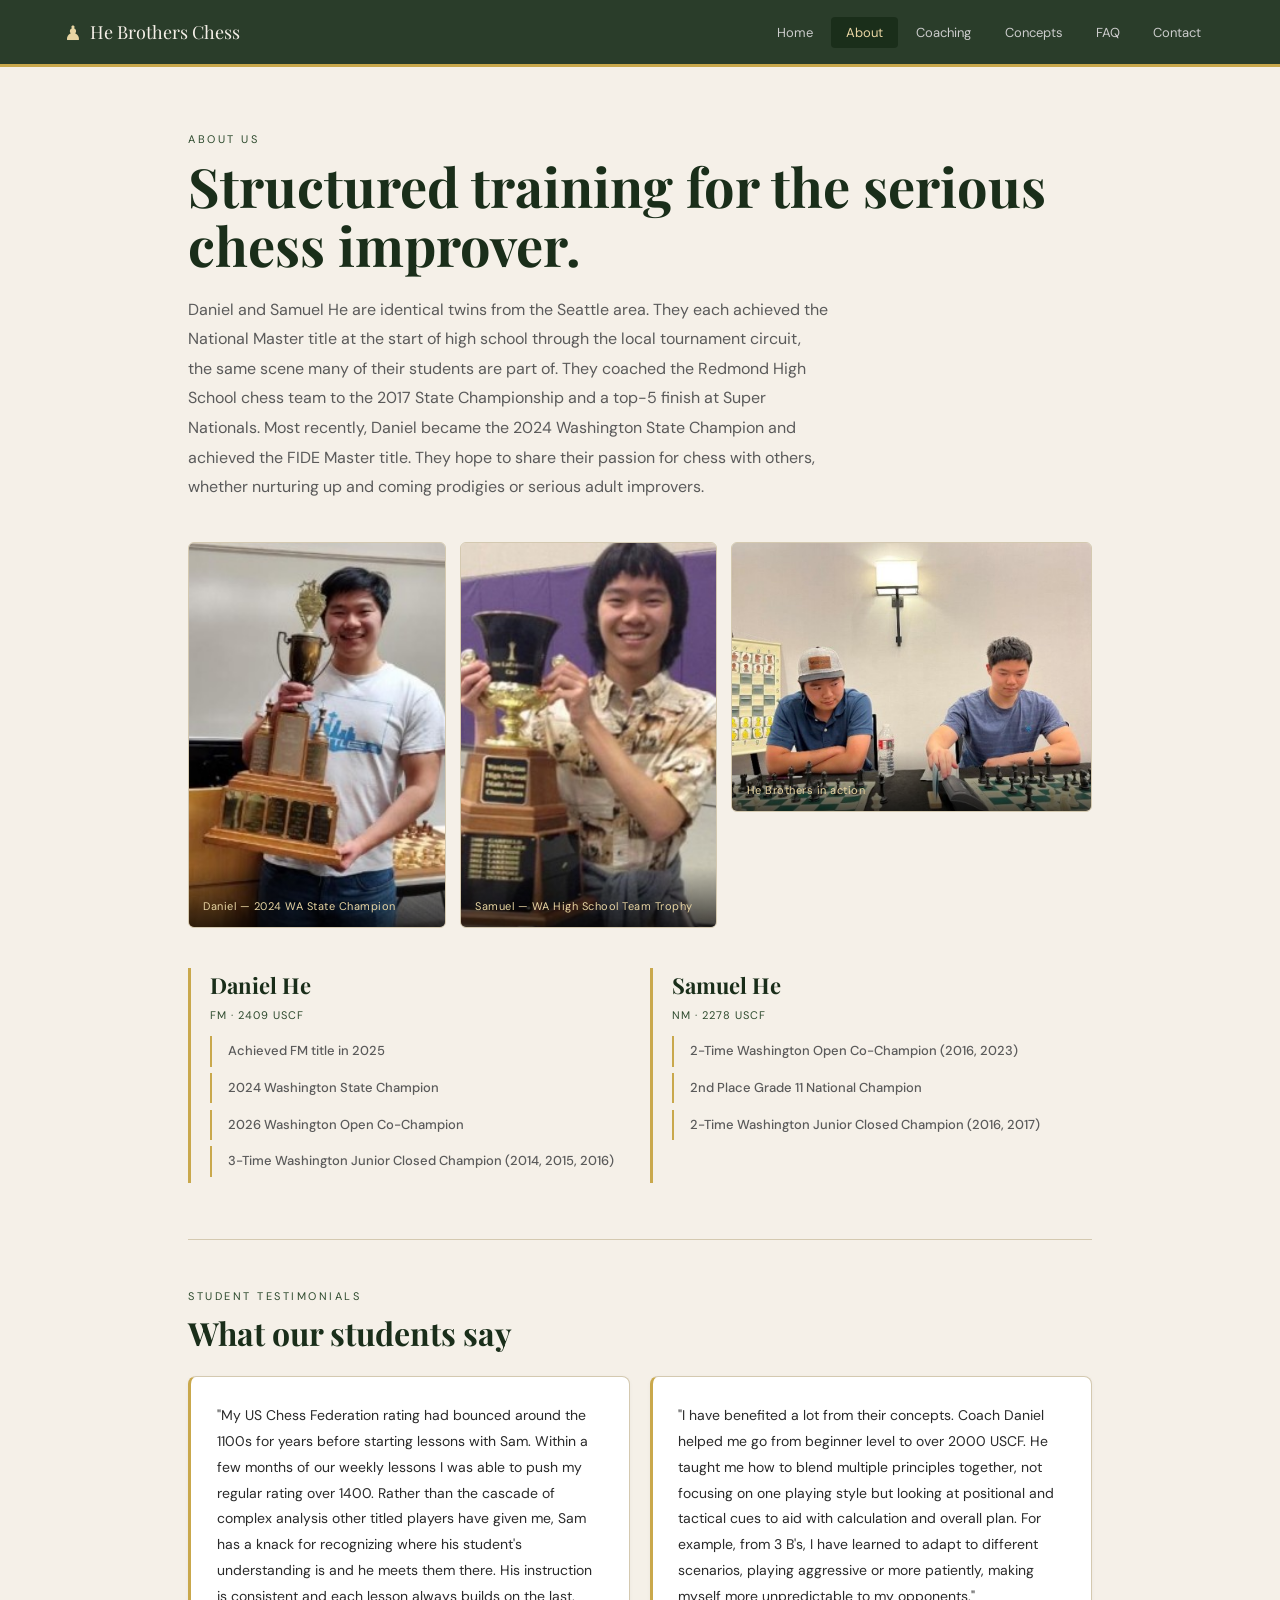
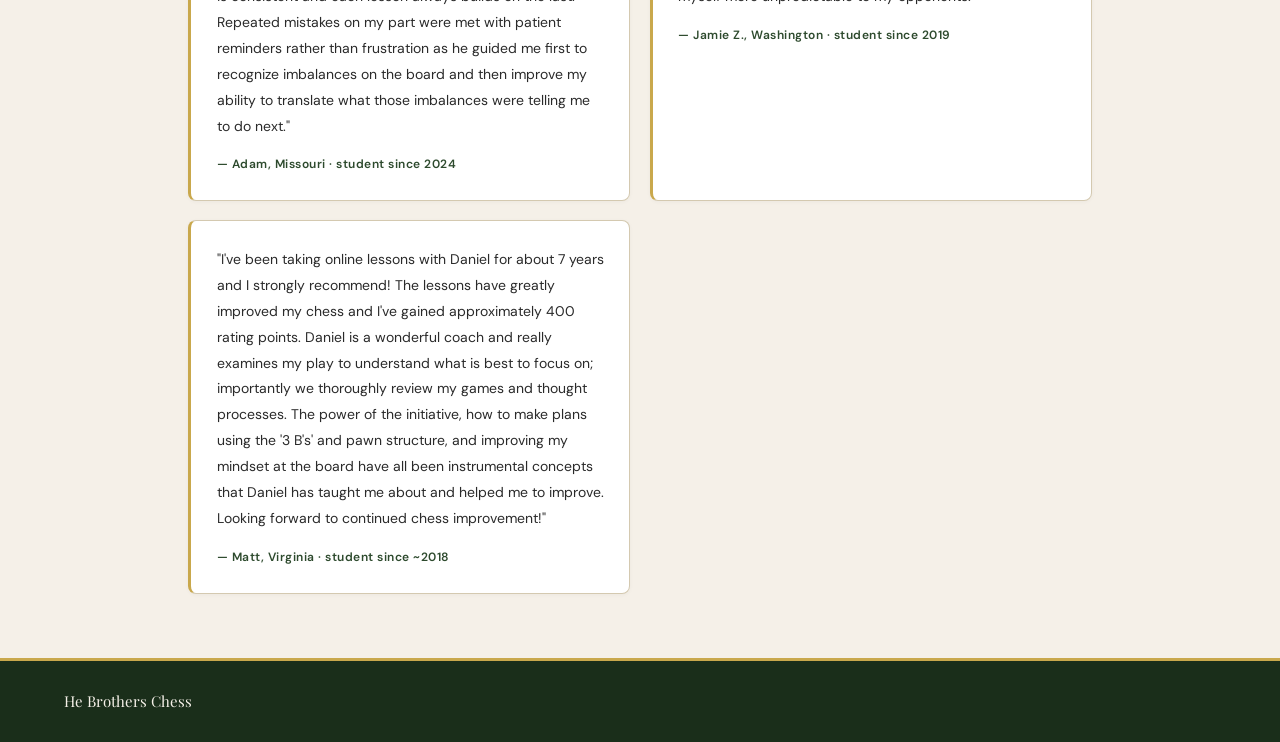
==== about.html @ 782b9aab "Update about.html" ====
<!DOCTYPE html>
<html lang="en">
<head>
<meta charset="UTF-8">
<meta name="viewport" content="width=device-width, initial-scale=1.0">
<title>About — He Brothers Chess</title>
<link rel="stylesheet" href="style.css">
<style>
  .photos-grid {
    display: grid;
    grid-template-columns: 1fr 1fr 1.4fr;
    gap: 14px;
    margin: 2.5rem 0;
  }
  .photo-wrap {
    position: relative;
    overflow: hidden;
    border-radius: 6px;
    background: var(--cream2);
    border: 1px solid var(--border);
  }
  .photo-wrap img {
    width: 100%;
    height: 100%;
    object-fit: cover;
    object-position: top center;
    display: block;
    transition: transform 0.3s;
  }
  .photo-wrap:hover img { transform: scale(1.02); }
  .photo-tall { aspect-ratio: 2/3; }
  .photo-wide { aspect-ratio: 4/3; }
  .photo-caption {
    position: absolute;
    bottom: 0; left: 0; right: 0;
    padding: 2rem 0.9rem 0.7rem;
    background: linear-gradient(transparent, rgba(0,0,0,0.7));
    font-size: 11px;
    color: var(--gold-light);
    letter-spacing: 0.5px;
  }
  .bios {
    display: grid;
    grid-template-columns: 1fr 1fr;
    gap: 1.2rem;
    margin-top: 0.5rem;
  }
  .bio { border-left: 3px solid var(--gold); padding-left: 1.2rem; }
  .bio h3 { font-size: 22px; font-weight: 700; }
  .bio-rating {
    font-size: 11px;
    letter-spacing: 1px;
    text-transform: uppercase;
    color: var(--green-mid);
    margin-bottom: 0.7rem;
    display: block;
  }
  .bio p { font-size: 14px; color: var(--muted); line-height: 1.8; }
  .cred-list {
    display: grid;
    grid-template-columns: 1fr 1fr;
    gap: 0.9rem;
    margin-top: 1.5rem;
    list-style: none;
  }
  .cred-list li {
    font-size: 14px;
    color: var(--muted);
    padding: 0.9rem 1rem;
    background: #fff;
    border: 1px solid var(--border);
    border-radius: 6px;
    display: flex;
    align-items: flex-start;
    gap: 0.6rem;
  }
  .cred-list li::before { content: "♟"; color: var(--gold); flex-shrink: 0; }
  @media (max-width: 768px) {
    .photos-grid { grid-template-columns: 1fr 1fr; }
    .photo-wide { grid-column: span 2; aspect-ratio: 16/9; }
    .bios { grid-template-columns: 1fr; }
    .cred-list { grid-template-columns: 1fr; }
  }
  .bio-achievements {
    list-style: none;
    margin-top: 0.7rem;
    padding: 0;
  }
  .bio-achievements li { font-weight: 500;
    font-size: 13px;
    color: var(--muted);
    padding: 0.3rem 0;
    padding-left: 1rem;
    border-left: 2px solid var(--gold);
    margin-bottom: 0.4rem;
  }
  .testimonials {
    margin-top: 3.5rem;
    padding-top: 3rem;
    border-top: 1px solid var(--border);
  }
  .testimonial-grid {
    display: grid;
    grid-template-columns: 1fr 1fr;
    gap: 1.2rem;
    margin-top: 1.5rem;
  }
  .testimonial-card {
    background: #fff;
    border: 1px solid var(--border);
    border-left: 3px solid var(--gold);
    border-radius: 8px;
    padding: 1.6rem;
    box-shadow: 0 1px 4px rgba(0,0,0,0.04);
  }
  .testimonial-text {
    font-family: var(--sans);
    font-size: 14px;
    color: var(--text);
    line-height: 1.85;
    margin-bottom: 1rem;
    font-style: normal;
  }
  .testimonial-author {
    font-size: 12px;
    color: var(--green-mid);
    letter-spacing: 0.5px;
    font-weight: 600;
  }
  @media (max-width: 768px) {
    .testimonial-grid { grid-template-columns: 1fr; }
  }
  .coaching-style {
    margin-top: 3.5rem;
    padding-top: 3rem;
    border-top: 1px solid var(--border);
    margin-bottom: 3.5rem;
  }
  .style-grid {
    display: grid;
    grid-template-columns: 1fr 1fr;
    gap: 1.5rem;
    margin-top: 1.5rem;
  }
  .style-card {
    background: #fff;
    border: 1px solid var(--border);
    border-top: 3px solid var(--gold);
    border-radius: 8px;
    padding: 1.6rem;
    box-shadow: 0 1px 4px rgba(0,0,0,0.04);
  }
  .style-name {
    font-family: var(--serif);
    font-size: 18px;
    font-weight: 700;
    color: var(--green-dark);
    margin-bottom: 3px;
  }
  .style-title {
    font-size: 11px;
    letter-spacing: 1px;
    text-transform: uppercase;
    color: var(--gold);
    margin-bottom: 1rem;
  }
  .style-card p {
    font-size: 14px;
    color: var(--muted);
    line-height: 1.85;
  }
  @media (max-width: 768px) {
    .style-grid { grid-template-columns: 1fr; }
  }
</style>
</head>
<body>
<nav>
  <a href="index.html" class="nav-logo">He Brothers Chess</a>
  <ul class="nav-links">
    <li><a href="index.html">Home</a></li>
    <li><a href="about.html" class="active">About</a></li>
    <li><a href="coaching.html">Coaching</a></li>
    <li><a href="assessment.html">Concepts</a></li>
    <li><a href="faq.html">FAQ</a></li>
    <li><a href="book.html">Contact</a></li>
  </ul>
</nav>

<div class="page">
  <span class="section-tag">About us</span>
  <h1>Structured training for the serious chess improver.</h1>
  <p class="lead">Daniel and Samuel He are identical twins from the Seattle area. They each achieved the National Master title at the start of high school through the local tournament circuit, the same scene many of their students are part of. They coached the Redmond High School chess team to the 2017 State Championship and a top-5 finish at Super Nationals. Most recently, Daniel became the 2024 Washington State Champion and achieved the FIDE Master title. They hope to share their passion for chess with others, whether nurturing up and coming prodigies or serious adult improvers.</p>

  <div class="photos-grid">
    <div class="photo-wrap photo-tall">
      <img src="Photo1.jpg" alt="Samuel He with trophy">
      <div class="photo-caption">Daniel — 2024 WA State Champion</div>
    </div>
    <div class="photo-wrap photo-tall">
      <img src="photo2.jpg" alt="Daniel He with trophy">
      <div class="photo-caption">Samuel — WA High School Team Trophy</div>
    </div>
    <div class="photo-wrap photo-wide">
      <img src="photo3.jpg" alt="He Brothers over the board">
      <div class="photo-caption">He Brothers in action</div>
    </div>
  </div>

  <div class="bios">
    <div class="bio">
      <h3>Daniel He</h3>
      <span class="bio-rating">FM · 2409 USCF</span>
      <ul class="bio-achievements">
        <li>Achieved FM title in 2025</li>
        <li>2024 Washington State Champion</li>
        <li>2026 Washington Open Co-Champion</li>
        <li>3-Time Washington Junior Closed Champion (2014, 2015, 2016)</li>
      </ul>
    </div>
    <div class="bio">
      <h3>Samuel He</h3>
      <span class="bio-rating">NM · 2278 USCF</span>
      <ul class="bio-achievements">
        <li>2-Time Washington Open Co-Champion (2016, 2023)</li>
        <li>2nd Place Grade 11 National Champion</li>
        <li>2-Time Washington Junior Closed Champion (2016, 2017)</li>
      </ul>
    </div>
  </div>


  <div class="testimonials">
    <span class="section-tag">Student testimonials</span>
    <h2>What our students say</h2>
<div class="testimonial-grid">
      <div class="testimonial-card">
        <div class="testimonial-text">"My US Chess Federation rating had bounced around the 1100s for years before starting lessons with Sam. Within a few months of our weekly lessons I was able to push my regular rating over 1400. Rather than the cascade of complex analysis other titled players have given me, Sam has a knack for recognizing where his student's understanding is and he meets them there. His instruction is consistent and each lesson always builds on the last. Repeated mistakes on my part were met with patient reminders rather than frustration as he guided me first to recognize imbalances on the board and then improve my ability to translate what those imbalances were telling me to do next."</div>
        <div class="testimonial-author">— Adam, Missouri · student since 2024</div>
      </div>
      <div class="testimonial-card">
        <div class="testimonial-text">"I have benefited a lot from their concepts. Coach Daniel helped me go from beginner level to over 2000 USCF. He taught me how to blend multiple principles together, not focusing on one playing style but looking at positional and tactical cues to aid with calculation and overall plan. For example, from 3 B's, I have learned to adapt to different scenarios, playing aggressive or more patiently, making myself more unpredictable to my opponents."</div>
        <div class="testimonial-author">— Jamie Z., Washington · student since 2019</div>
      </div>
      <div class="testimonial-card">
        <div class="testimonial-text">"I've been taking online lessons with Daniel for about 7 years and I strongly recommend! The lessons have greatly improved my chess and I've gained approximately 400 rating points. Daniel is a wonderful coach and really examines my play to understand what is best to focus on; importantly we thoroughly review my games and thought processes. The power of the initiative, how to make plans using the '3 B's' and pawn structure, and improving my mindset at the board have all been instrumental concepts that Daniel has taught me about and helped me to improve. Looking forward to continued chess improvement!"</div>
        <div class="testimonial-author">— Matt, Virginia · student since ~2018</div>
      </div>
    </div>
  </div>
</div>

<footer>
  <span class="footer-logo">He Brothers Chess</span>
  
</footer>
</body>
</html>
---- style.css ----
@import url('https://fonts.googleapis.com/css2?family=Playfair+Display:wght@400;700&family=DM+Sans:wght@300;400;500&display=swap');

*, *::before, *::after { box-sizing: border-box; margin: 0; padding: 0; }

:root {
  --green-dark: #1a2e1a;
  --green-mid:  #2d4a2d;
  --green-nav:  #2a3d2a;
  --cream:      #f5f0e8;
  --cream2:     #ede8dc;
  --gold:       #c9a84c;
  --gold-light: #e8d5a3;
  --text:       #2a2a2a;
  --muted:      #5a5a5a;
  --border:     #d4c9b0;
  --serif: 'Playfair Display', Georgia, serif;
  --sans:  'DM Sans', system-ui, sans-serif;
}

html, body {
  font-family: var(--sans);
  background: var(--cream);
  color: var(--text);
  font-size: 16px;
  line-height: 1.6;
}

nav {
  position: sticky;
  top: 0;
  z-index: 100;
  background: var(--green-nav);
  border-bottom: 3px solid var(--gold);
  display: flex;
  justify-content: space-between;
  align-items: center;
  padding: 1rem 4rem;
}
.nav-logo {
  font-family: var(--serif);
  font-size: 18px;
  color: var(--cream);
  text-decoration: none;
  display: flex;
  align-items: center;
  gap: 0.5rem;
}
.nav-logo::before { content: "♟"; font-size: 20px; color: var(--gold-light); }
.nav-links { display: flex; gap: 0.2rem; list-style: none; }
.nav-links a {
  font-size: 13px;
  color: #ccc;
  text-decoration: none;
  padding: 7px 15px;
  border-radius: 4px;
  transition: background 0.2s, color 0.2s;
}
.nav-links a:hover,
.nav-links a.active { background: var(--green-dark); color: var(--gold-light); }

.page {
  width: 100%;
  max-width: 1000px;
  margin: 0 auto;
  padding: 4rem 3rem;
}

.section-tag {
  font-size: 11px;
  letter-spacing: 2.5px;
  text-transform: uppercase;
  color: var(--green-mid);
  display: block;
  margin-bottom: 0.5rem;
}
h1 {
  font-family: var(--serif);
  font-size: clamp(34px, 5vw, 54px);
  font-weight: 700;
  color: var(--green-dark);
  line-height: 1.1;
  margin-bottom: 1.2rem;
}
h2 {
  font-family: var(--serif);
  font-size: clamp(22px, 3vw, 32px);
  font-weight: 700;
  color: var(--green-dark);
  margin-bottom: 1rem;
  line-height: 1.2;
}
h3 { font-family: var(--serif); font-size: 20px; color: var(--green-dark); margin-bottom: 4px; }
.lead { font-size: 16px; color: var(--muted); line-height: 1.85; max-width: 640px; }

.btn {
  display: inline-block;
  background: var(--green-mid);
  color: var(--cream);
  font-family: var(--sans);
  font-size: 13px;
  font-weight: 500;
  letter-spacing: 0.5px;
  padding: 13px 28px;
  text-decoration: none;
  border-radius: 5px;
  transition: background 0.2s;
  border: none;
  cursor: pointer;
}
.btn:hover { background: var(--green-dark); }

.card {
  background: #fff;
  border: 1px solid var(--border);
  border-radius: 8px;
  padding: 1.6rem;
  box-shadow: 0 1px 4px rgba(0,0,0,0.05);
}

hr { border: none; border-top: 1px solid var(--border); margin: 3rem 0; }

footer {
  background: var(--green-dark);
  border-top: 3px solid var(--gold);
  padding: 1.8rem 4rem;
  display: flex;
  justify-content: space-between;
  align-items: center;
}
footer p { font-size: 12px; color: #aaa; }
.footer-logo { font-family: var(--serif); font-size: 15px; color: var(--cream); }

@media (max-width: 768px) {
  nav {
    padding: 0.8rem 1rem;
    flex-wrap: wrap;
    gap: 0.5rem;
  }
  .nav-logo { font-size: 15px; }
  .nav-links {
    display: flex;
    flex-wrap: wrap;
    gap: 2px;
    width: 100%;
  }
  .nav-links a {
    font-size: 11px;
    padding: 5px 8px;
    background: rgba(255,255,255,0.08);
    border-radius: 4px;
    color: #ddd;
  }
  .nav-links a.active { background: var(--green-dark); color: var(--gold-light); }
  .page { padding: 2.5rem 1.2rem; }
  footer { padding: 1.5rem; flex-direction: column; gap: 0.4rem; text-align: center; }
}
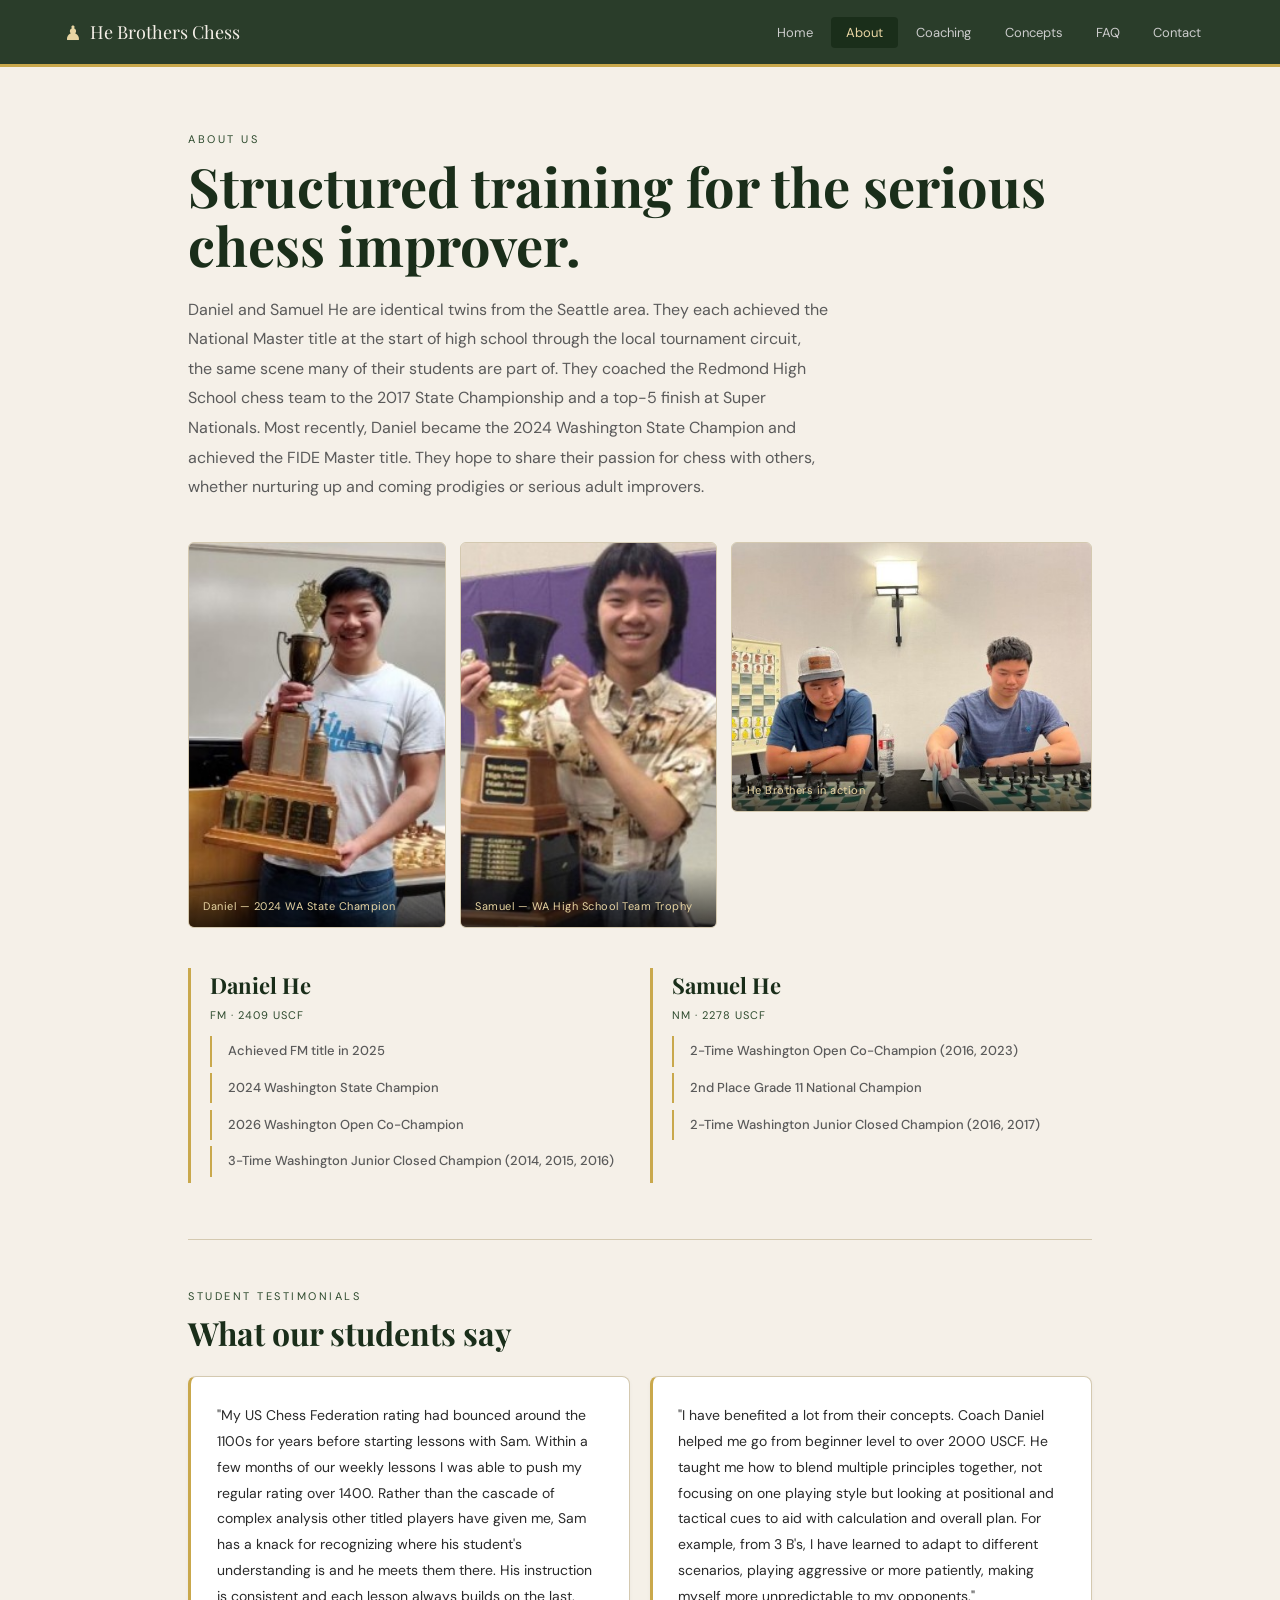
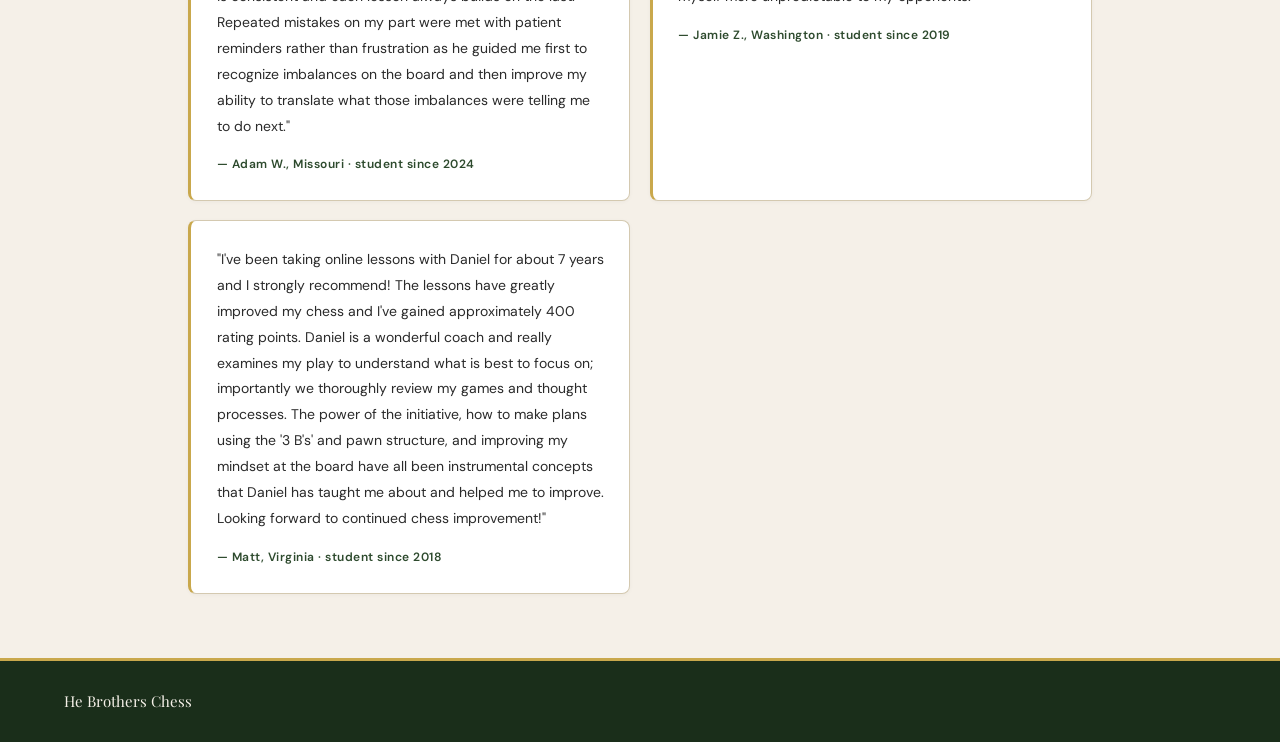
==== commit 61167d2a: "Update about.html" ====
--- a/about.html
+++ b/about.html
@@ -236,7 +236,7 @@
 <div class="testimonial-grid">
       <div class="testimonial-card">
         <div class="testimonial-text">"My US Chess Federation rating had bounced around the 1100s for years before starting lessons with Sam. Within a few months of our weekly lessons I was able to push my regular rating over 1400. Rather than the cascade of complex analysis other titled players have given me, Sam has a knack for recognizing where his student's understanding is and he meets them there. His instruction is consistent and each lesson always builds on the last. Repeated mistakes on my part were met with patient reminders rather than frustration as he guided me first to recognize imbalances on the board and then improve my ability to translate what those imbalances were telling me to do next."</div>
-        <div class="testimonial-author">— Adam, Missouri · student since 2024</div>
+        <div class="testimonial-author">— Adam W., Missouri · student since 2024</div>
       </div>
       <div class="testimonial-card">
         <div class="testimonial-text">"I have benefited a lot from their concepts. Coach Daniel helped me go from beginner level to over 2000 USCF. He taught me how to blend multiple principles together, not focusing on one playing style but looking at positional and tactical cues to aid with calculation and overall plan. For example, from 3 B's, I have learned to adapt to different scenarios, playing aggressive or more patiently, making myself more unpredictable to my opponents."</div>
@@ -244,7 +244,7 @@
       </div>
       <div class="testimonial-card">
         <div class="testimonial-text">"I've been taking online lessons with Daniel for about 7 years and I strongly recommend! The lessons have greatly improved my chess and I've gained approximately 400 rating points. Daniel is a wonderful coach and really examines my play to understand what is best to focus on; importantly we thoroughly review my games and thought processes. The power of the initiative, how to make plans using the '3 B's' and pawn structure, and improving my mindset at the board have all been instrumental concepts that Daniel has taught me about and helped me to improve. Looking forward to continued chess improvement!"</div>
-        <div class="testimonial-author">— Matt, Virginia · student since ~2018</div>
+        <div class="testimonial-author">— Matt, Virginia · student since 2018</div>
       </div>
     </div>
   </div>
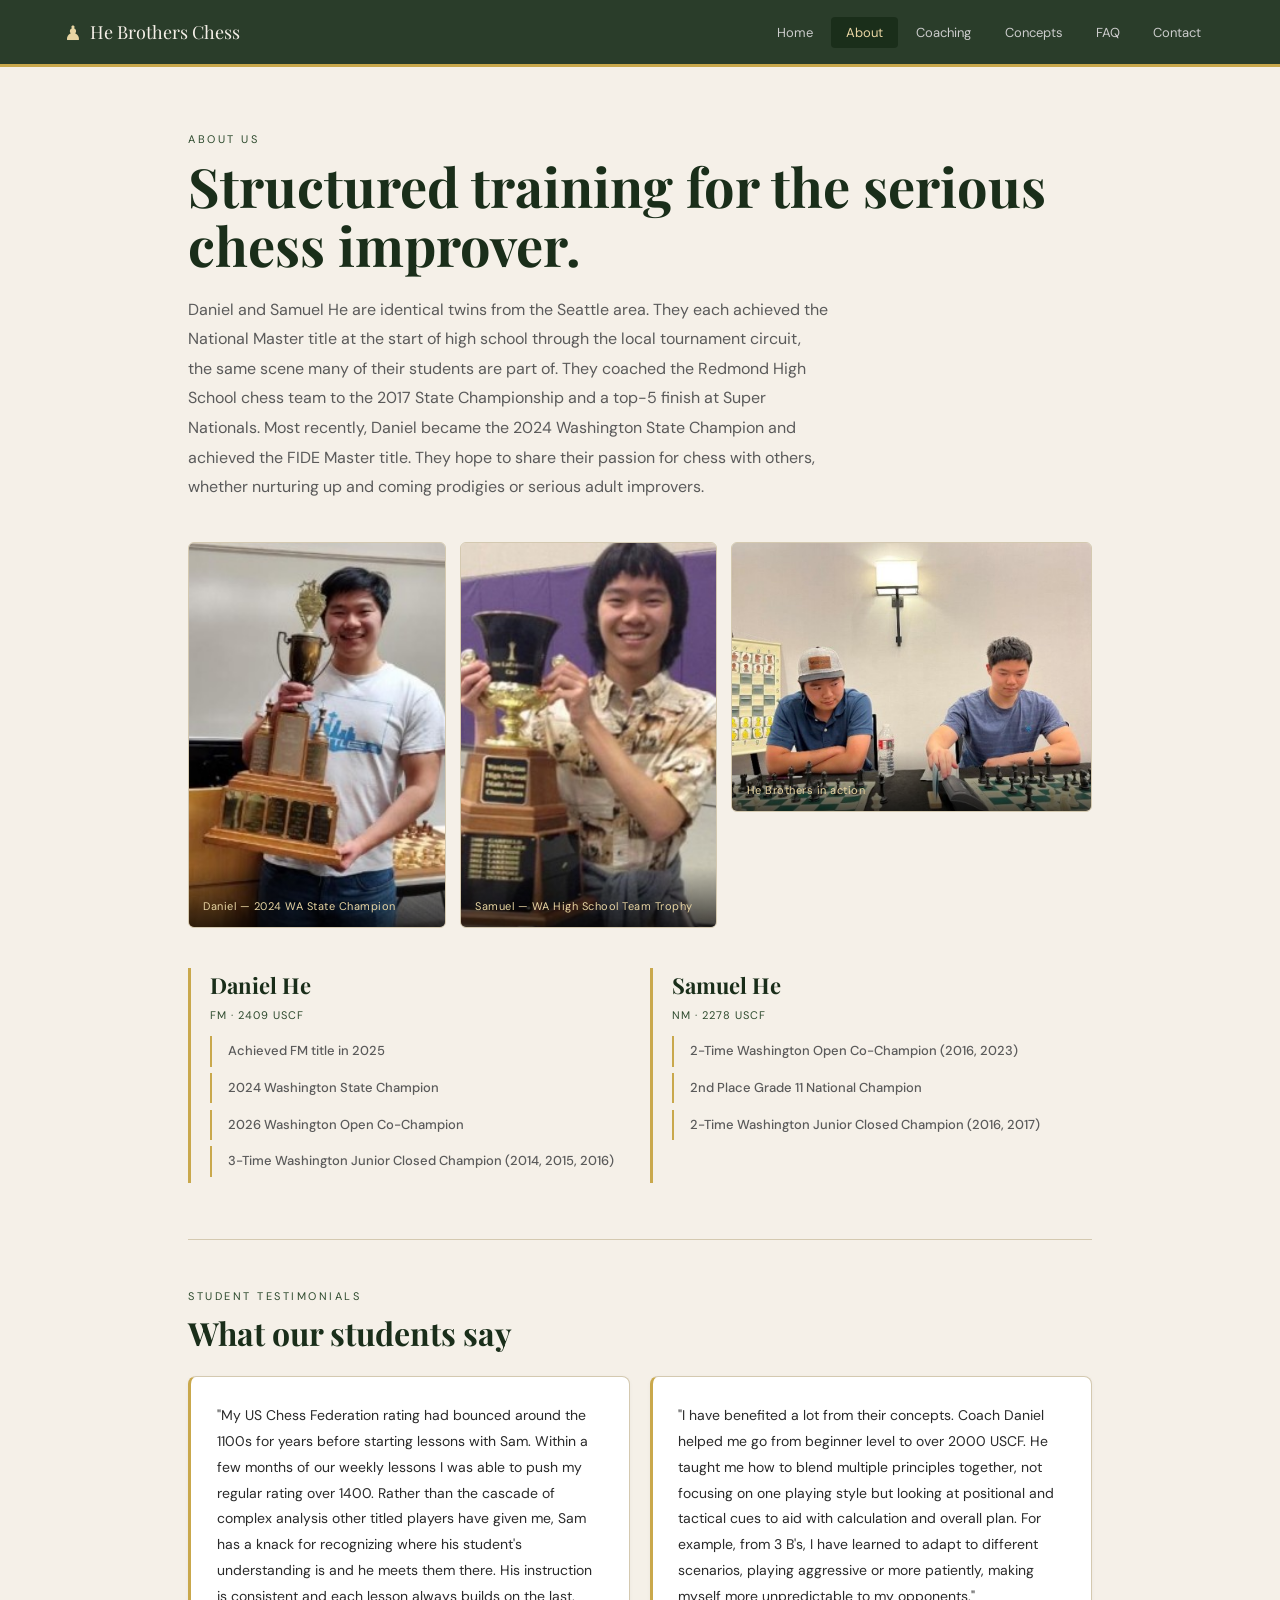
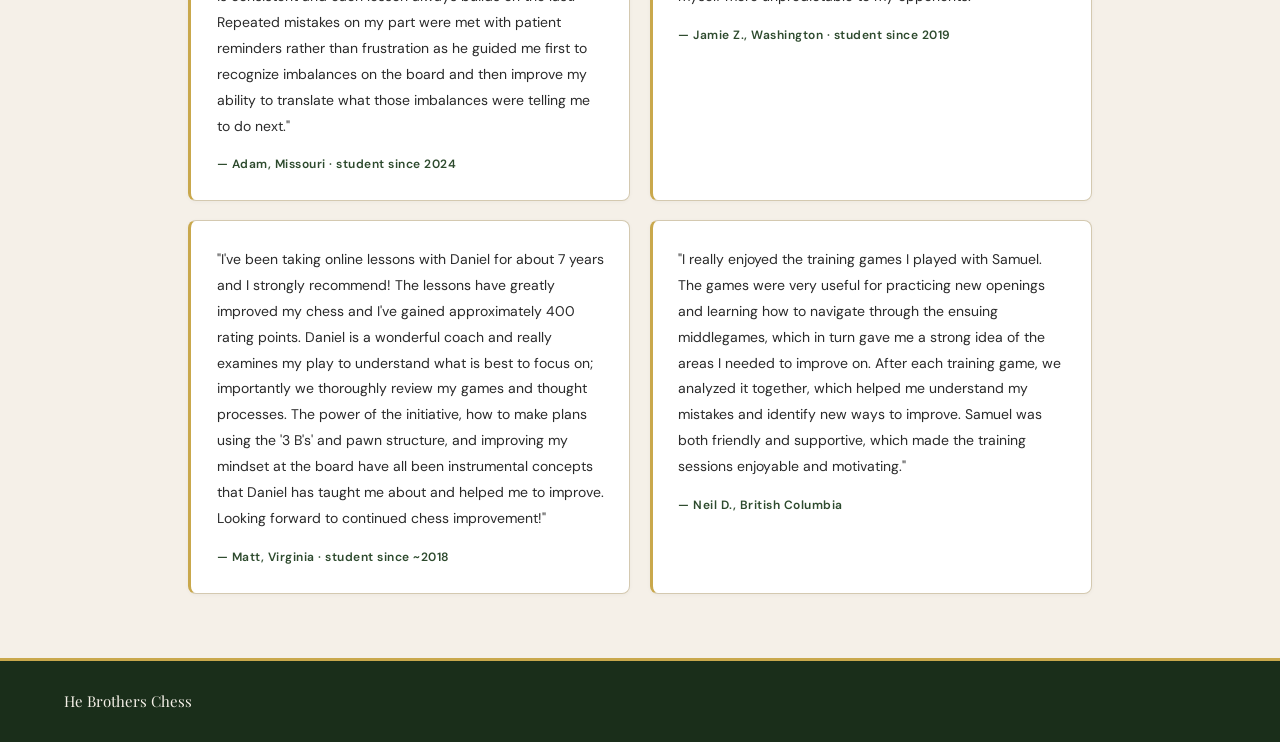
==== commit 3b66af8e: "Update about.html" ====
--- a/about.html
+++ b/about.html
@@ -236,7 +236,7 @@
 <div class="testimonial-grid">
       <div class="testimonial-card">
         <div class="testimonial-text">"My US Chess Federation rating had bounced around the 1100s for years before starting lessons with Sam. Within a few months of our weekly lessons I was able to push my regular rating over 1400. Rather than the cascade of complex analysis other titled players have given me, Sam has a knack for recognizing where his student's understanding is and he meets them there. His instruction is consistent and each lesson always builds on the last. Repeated mistakes on my part were met with patient reminders rather than frustration as he guided me first to recognize imbalances on the board and then improve my ability to translate what those imbalances were telling me to do next."</div>
-        <div class="testimonial-author">— Adam W., Missouri · student since 2024</div>
+        <div class="testimonial-author">— Adam, Missouri · student since 2024</div>
       </div>
       <div class="testimonial-card">
         <div class="testimonial-text">"I have benefited a lot from their concepts. Coach Daniel helped me go from beginner level to over 2000 USCF. He taught me how to blend multiple principles together, not focusing on one playing style but looking at positional and tactical cues to aid with calculation and overall plan. For example, from 3 B's, I have learned to adapt to different scenarios, playing aggressive or more patiently, making myself more unpredictable to my opponents."</div>
@@ -244,7 +244,11 @@
       </div>
       <div class="testimonial-card">
         <div class="testimonial-text">"I've been taking online lessons with Daniel for about 7 years and I strongly recommend! The lessons have greatly improved my chess and I've gained approximately 400 rating points. Daniel is a wonderful coach and really examines my play to understand what is best to focus on; importantly we thoroughly review my games and thought processes. The power of the initiative, how to make plans using the '3 B's' and pawn structure, and improving my mindset at the board have all been instrumental concepts that Daniel has taught me about and helped me to improve. Looking forward to continued chess improvement!"</div>
-        <div class="testimonial-author">— Matt, Virginia · student since 2018</div>
+        <div class="testimonial-author">— Matt, Virginia · student since ~2018</div>
+      </div>
+      <div class="testimonial-card">
+        <div class="testimonial-text">"I really enjoyed the training games I played with Samuel. The games were very useful for practicing new openings and learning how to navigate through the ensuing middlegames, which in turn gave me a strong idea of the areas I needed to improve on. After each training game, we analyzed it together, which helped me understand my mistakes and identify new ways to improve. Samuel was both friendly and supportive, which made the training sessions enjoyable and motivating."</div>
+        <div class="testimonial-author">— Neil D., British Columbia</div>
       </div>
     </div>
   </div>
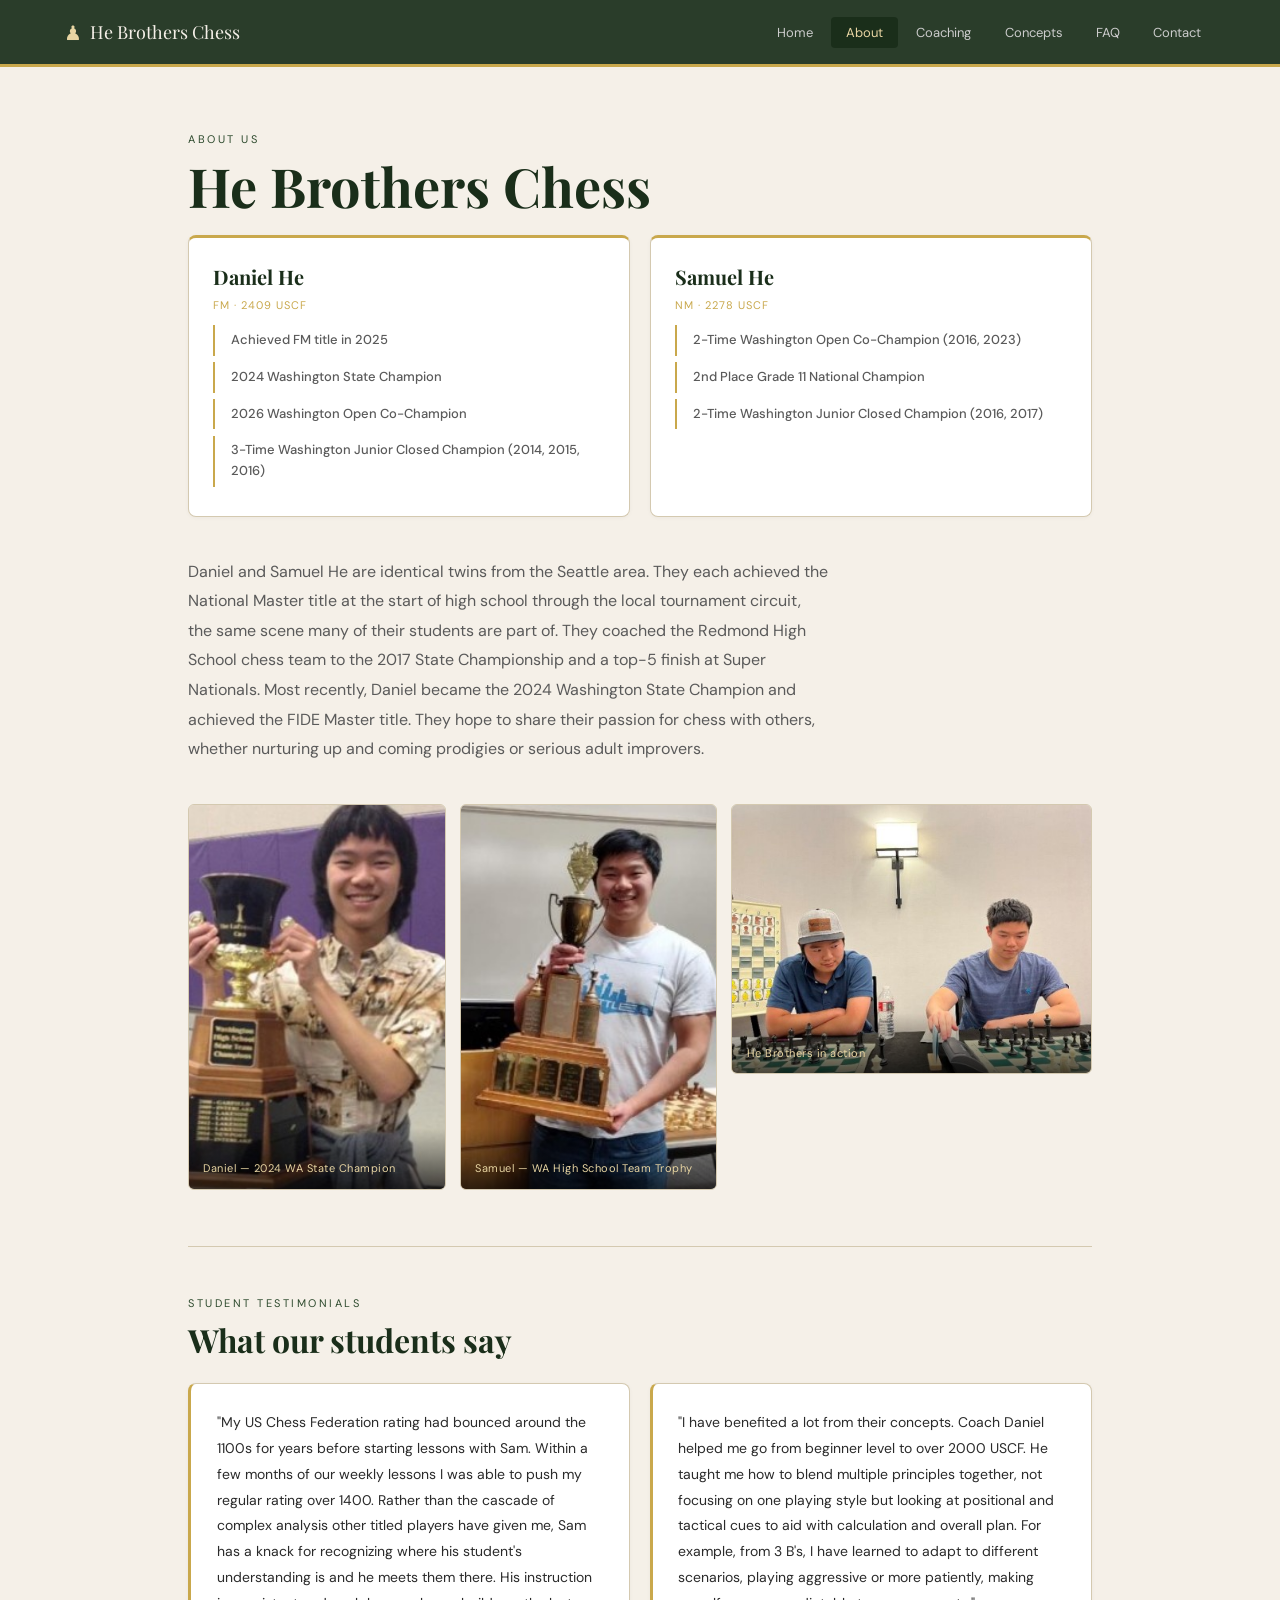
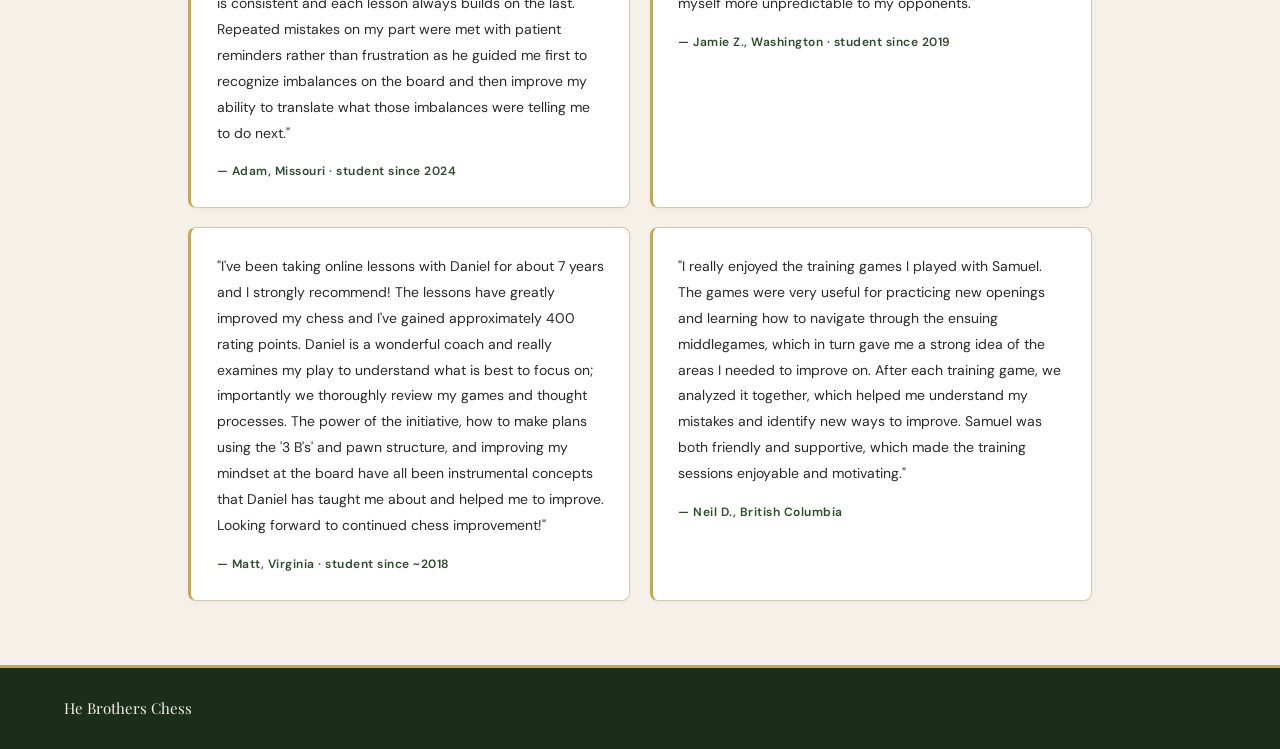
==== commit d488dcb3: "Update about.html" ====
--- a/about.html
+++ b/about.html
@@ -3,7 +3,15 @@
 <head>
 <meta charset="UTF-8">
 <meta name="viewport" content="width=device-width, initial-scale=1.0">
-<title>About — He Brothers Chess</title>
+<title>About | He Brothers Chess</title>
+  <meta name="description" content="Daniel and Samuel He are identical twin National Masters from the Seattle area. 2024 Washington State Champion, Washington Open Champions, and experienced chess coaches.">
+  <meta name="keywords" content="Daniel He FM chess, Samuel He NM chess, Washington chess coach, National Master chess coach, Seattle chess">
+  <meta name="robots" content="index, follow">
+  <meta property="og:title" content="About | He Brothers Chess">
+  <meta property="og:description" content="Daniel and Samuel He are identical twin National Masters from the Seattle area. 2024 Washington State Champion, Washington Open Champions, and experienced chess coaches.">
+  <meta property="og:url" content="https://hebroschess.com/about.html">
+  <meta property="og:type" content="website">
+  <link rel="canonical" href="https://hebroschess.com/about.html">
 <link rel="stylesheet" href="style.css">
 <style>
   .photos-grid {
@@ -39,72 +47,20 @@
     color: var(--gold-light);
     letter-spacing: 0.5px;
   }
-  .bios {
-    display: grid;
-    grid-template-columns: 1fr 1fr;
-    gap: 1.2rem;
-    margin-top: 0.5rem;
-  }
-  .bio { border-left: 3px solid var(--gold); padding-left: 1.2rem; }
-  .bio h3 { font-size: 22px; font-weight: 700; }
-  .bio-rating {
-    font-size: 11px;
-    letter-spacing: 1px;
-    text-transform: uppercase;
-    color: var(--green-mid);
-    margin-bottom: 0.7rem;
-    display: block;
-  }
-  .bio p { font-size: 14px; color: var(--muted); line-height: 1.8; }
-  .cred-list {
-    display: grid;
-    grid-template-columns: 1fr 1fr;
-    gap: 0.9rem;
-    margin-top: 1.5rem;
-    list-style: none;
-  }
-  .cred-list li {
-    font-size: 14px;
-    color: var(--muted);
-    padding: 0.9rem 1rem;
+  .bios { display: grid; grid-template-columns: 1fr 1fr; gap: 1.2rem; margin-bottom: 2.5rem; }
+  .bio {
     background: #fff;
     border: 1px solid var(--border);
-    border-radius: 6px;
-    display: flex;
-    align-items: flex-start;
-    gap: 0.6rem;
+    border-top: 3px solid var(--gold);
+    border-radius: 8px;
+    padding: 1.4rem 1.5rem;
+    box-shadow: 0 1px 4px rgba(0,0,0,0.04);
   }
-  .cred-list li::before { content: "♟"; color: var(--gold); flex-shrink: 0; }
-  @media (max-width: 768px) {
-    .photos-grid { grid-template-columns: 1fr 1fr; }
-    .photo-wide { grid-column: span 2; aspect-ratio: 16/9; }
-    .bios { grid-template-columns: 1fr; }
-    .cred-list { grid-template-columns: 1fr; }
-  }
-  .bio-achievements {
-    list-style: none;
-    margin-top: 0.7rem;
-    padding: 0;
-  }
-  .bio-achievements li { font-weight: 500;
-    font-size: 13px;
-    color: var(--muted);
-    padding: 0.3rem 0;
-    padding-left: 1rem;
-    border-left: 2px solid var(--gold);
-    margin-bottom: 0.4rem;
-  }
-  .testimonials {
-    margin-top: 3.5rem;
-    padding-top: 3rem;
-    border-top: 1px solid var(--border);
-  }
-  .testimonial-grid {
-    display: grid;
-    grid-template-columns: 1fr 1fr;
-    gap: 1.2rem;
-    margin-top: 1.5rem;
-  }
+  .bio-rating { font-size: 11px; letter-spacing: 1px; text-transform: uppercase; color: var(--gold); margin-bottom: 0.7rem; display: block; }
+  .bio-achievements { list-style: none; margin-top: 0.7rem; padding: 0; }
+  .bio-achievements li { font-size: 13px; color: var(--muted); padding: 0.3rem 0; padding-left: 1rem; border-left: 2px solid var(--gold); margin-bottom: 0.4rem; font-weight: 500; }
+  .testimonials { margin-top: 3.5rem; padding-top: 3rem; border-top: 1px solid var(--border); }
+  .testimonial-grid { display: grid; grid-template-columns: 1fr 1fr; gap: 1.2rem; margin-top: 1.5rem; }
   .testimonial-card {
     background: #fff;
     border: 1px solid var(--border);
@@ -113,64 +69,13 @@
     padding: 1.6rem;
     box-shadow: 0 1px 4px rgba(0,0,0,0.04);
   }
-  .testimonial-text {
-    font-family: var(--sans);
-    font-size: 14px;
-    color: var(--text);
-    line-height: 1.85;
-    margin-bottom: 1rem;
-    font-style: normal;
-  }
-  .testimonial-author {
-    font-size: 12px;
-    color: var(--green-mid);
-    letter-spacing: 0.5px;
-    font-weight: 600;
-  }
+  .testimonial-text { font-family: var(--sans); font-size: 14px; color: var(--text); line-height: 1.85; margin-bottom: 1rem; font-style: normal; }
+  .testimonial-author { font-size: 12px; color: var(--green-mid); letter-spacing: 0.5px; font-weight: 600; }
   @media (max-width: 768px) {
+    .photos-grid { grid-template-columns: 1fr 1fr; }
+    .photo-wide { grid-column: span 2; aspect-ratio: 16/9; }
+    .bios { grid-template-columns: 1fr; }
     .testimonial-grid { grid-template-columns: 1fr; }
-  }
-  .coaching-style {
-    margin-top: 3.5rem;
-    padding-top: 3rem;
-    border-top: 1px solid var(--border);
-    margin-bottom: 3.5rem;
-  }
-  .style-grid {
-    display: grid;
-    grid-template-columns: 1fr 1fr;
-    gap: 1.5rem;
-    margin-top: 1.5rem;
-  }
-  .style-card {
-    background: #fff;
-    border: 1px solid var(--border);
-    border-top: 3px solid var(--gold);
-    border-radius: 8px;
-    padding: 1.6rem;
-    box-shadow: 0 1px 4px rgba(0,0,0,0.04);
-  }
-  .style-name {
-    font-family: var(--serif);
-    font-size: 18px;
-    font-weight: 700;
-    color: var(--green-dark);
-    margin-bottom: 3px;
-  }
-  .style-title {
-    font-size: 11px;
-    letter-spacing: 1px;
-    text-transform: uppercase;
-    color: var(--gold);
-    margin-bottom: 1rem;
-  }
-  .style-card p {
-    font-size: 14px;
-    color: var(--muted);
-    line-height: 1.85;
-  }
-  @media (max-width: 768px) {
-    .style-grid { grid-template-columns: 1fr; }
   }
 </style>
 </head>
@@ -189,23 +94,7 @@
 
 <div class="page">
   <span class="section-tag">About us</span>
-  <h1>Structured training for the serious chess improver.</h1>
-  <p class="lead">Daniel and Samuel He are identical twins from the Seattle area. They each achieved the National Master title at the start of high school through the local tournament circuit, the same scene many of their students are part of. They coached the Redmond High School chess team to the 2017 State Championship and a top-5 finish at Super Nationals. Most recently, Daniel became the 2024 Washington State Champion and achieved the FIDE Master title. They hope to share their passion for chess with others, whether nurturing up and coming prodigies or serious adult improvers.</p>
-
-  <div class="photos-grid">
-    <div class="photo-wrap photo-tall">
-      <img src="Photo1.jpg" alt="Samuel He with trophy">
-      <div class="photo-caption">Daniel — 2024 WA State Champion</div>
-    </div>
-    <div class="photo-wrap photo-tall">
-      <img src="photo2.jpg" alt="Daniel He with trophy">
-      <div class="photo-caption">Samuel — WA High School Team Trophy</div>
-    </div>
-    <div class="photo-wrap photo-wide">
-      <img src="photo3.jpg" alt="He Brothers over the board">
-      <div class="photo-caption">He Brothers in action</div>
-    </div>
-  </div>
+  <h1>He Brothers Chess</h1>
 
   <div class="bios">
     <div class="bio">
@@ -229,11 +118,27 @@
     </div>
   </div>
 
+  <p class="lead">Daniel and Samuel He are identical twins from the Seattle area. They each achieved the National Master title at the start of high school through the local tournament circuit, the same scene many of their students are part of. They coached the Redmond High School chess team to the 2017 State Championship and a top-5 finish at Super Nationals. Most recently, Daniel became the 2024 Washington State Champion and achieved the FIDE Master title. They hope to share their passion for chess with others, whether nurturing up and coming prodigies or serious adult improvers.</p>
+
+  <div class="photos-grid">
+    <div class="photo-wrap photo-tall">
+      <img src="photo2.jpg" alt="Daniel He with trophy">
+      <div class="photo-caption">Daniel — 2024 WA State Champion</div>
+    </div>
+    <div class="photo-wrap photo-tall">
+      <img src="Photo1.jpg" alt="Samuel He with trophy">
+      <div class="photo-caption">Samuel — WA High School Team Trophy</div>
+    </div>
+    <div class="photo-wrap photo-wide">
+      <img src="photo3.jpg" alt="He Brothers over the board">
+      <div class="photo-caption">He Brothers in action</div>
+    </div>
+  </div>
 
   <div class="testimonials">
     <span class="section-tag">Student testimonials</span>
     <h2>What our students say</h2>
-<div class="testimonial-grid">
+    <div class="testimonial-grid">
       <div class="testimonial-card">
         <div class="testimonial-text">"My US Chess Federation rating had bounced around the 1100s for years before starting lessons with Sam. Within a few months of our weekly lessons I was able to push my regular rating over 1400. Rather than the cascade of complex analysis other titled players have given me, Sam has a knack for recognizing where his student's understanding is and he meets them there. His instruction is consistent and each lesson always builds on the last. Repeated mistakes on my part were met with patient reminders rather than frustration as he guided me first to recognize imbalances on the board and then improve my ability to translate what those imbalances were telling me to do next."</div>
         <div class="testimonial-author">— Adam, Missouri · student since 2024</div>
@@ -252,11 +157,11 @@
       </div>
     </div>
   </div>
+
 </div>
 
 <footer>
   <span class="footer-logo">He Brothers Chess</span>
-  
 </footer>
 </body>
 </html>
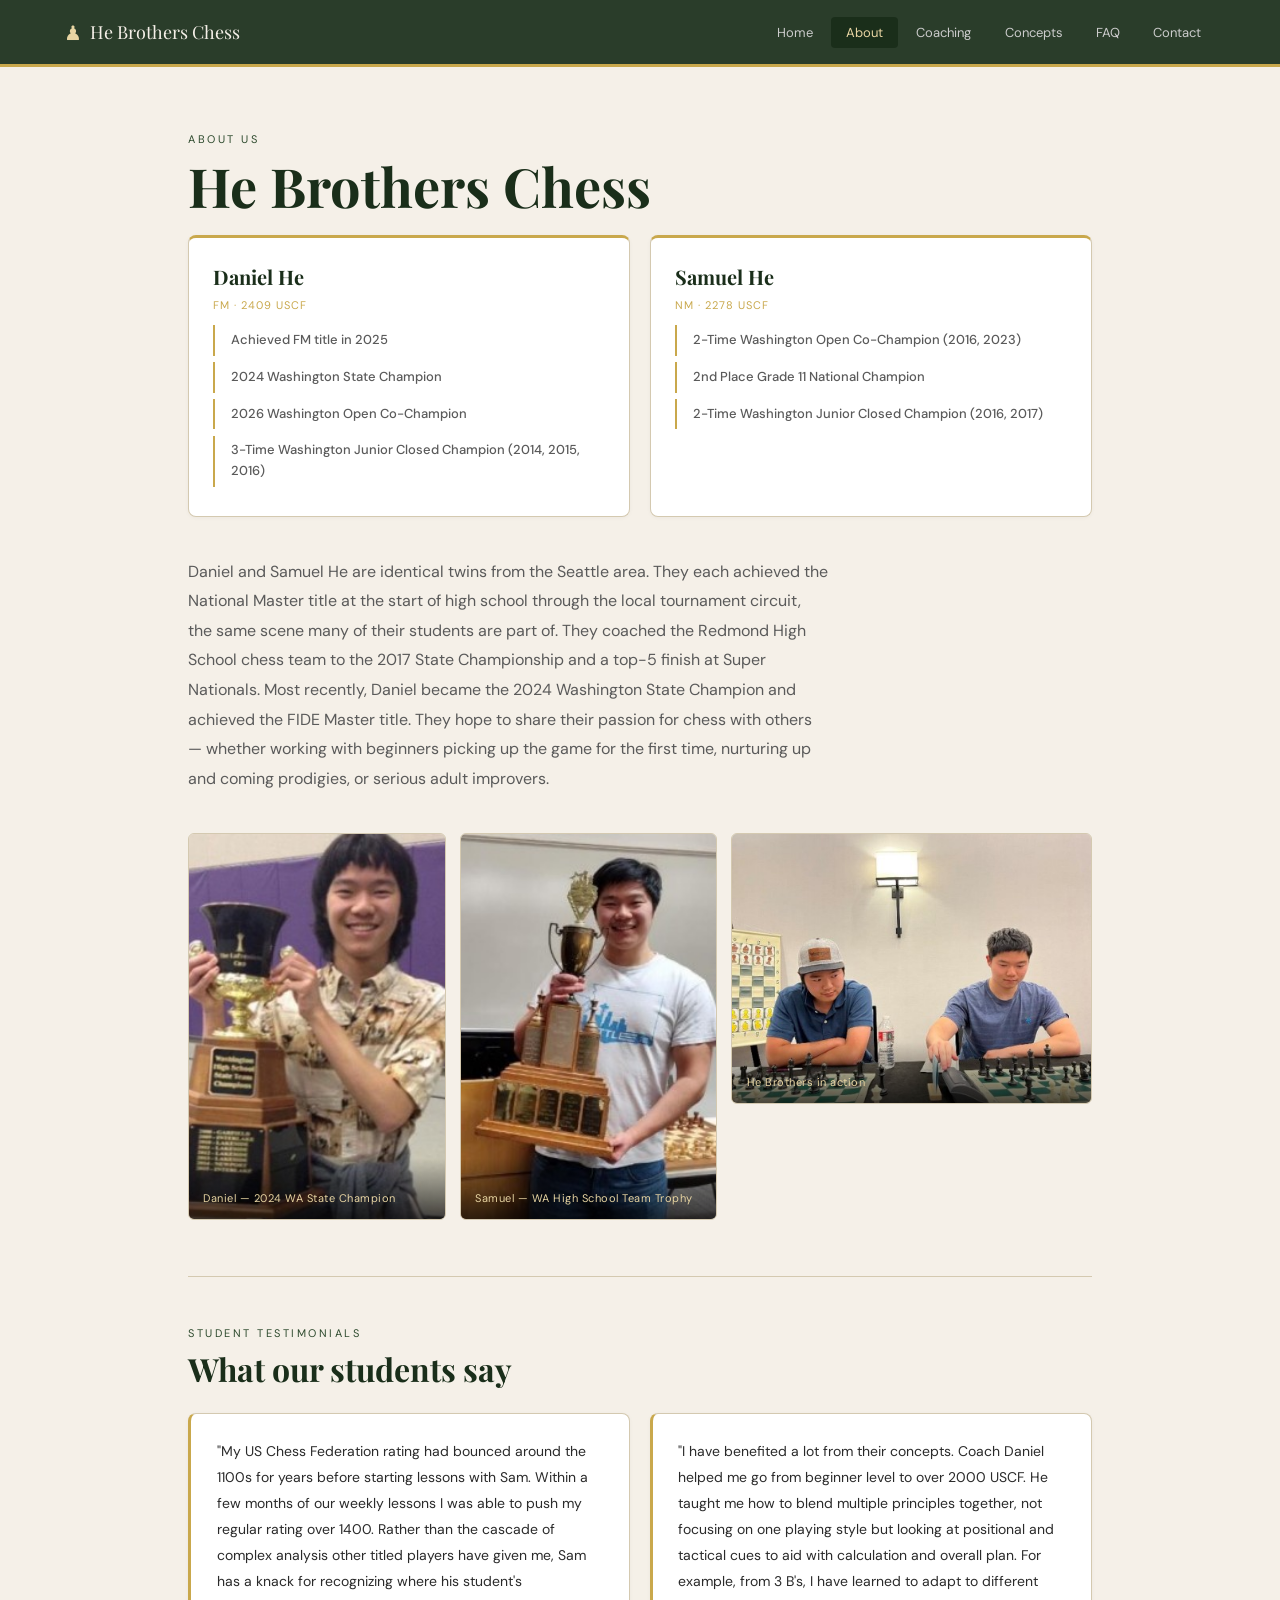
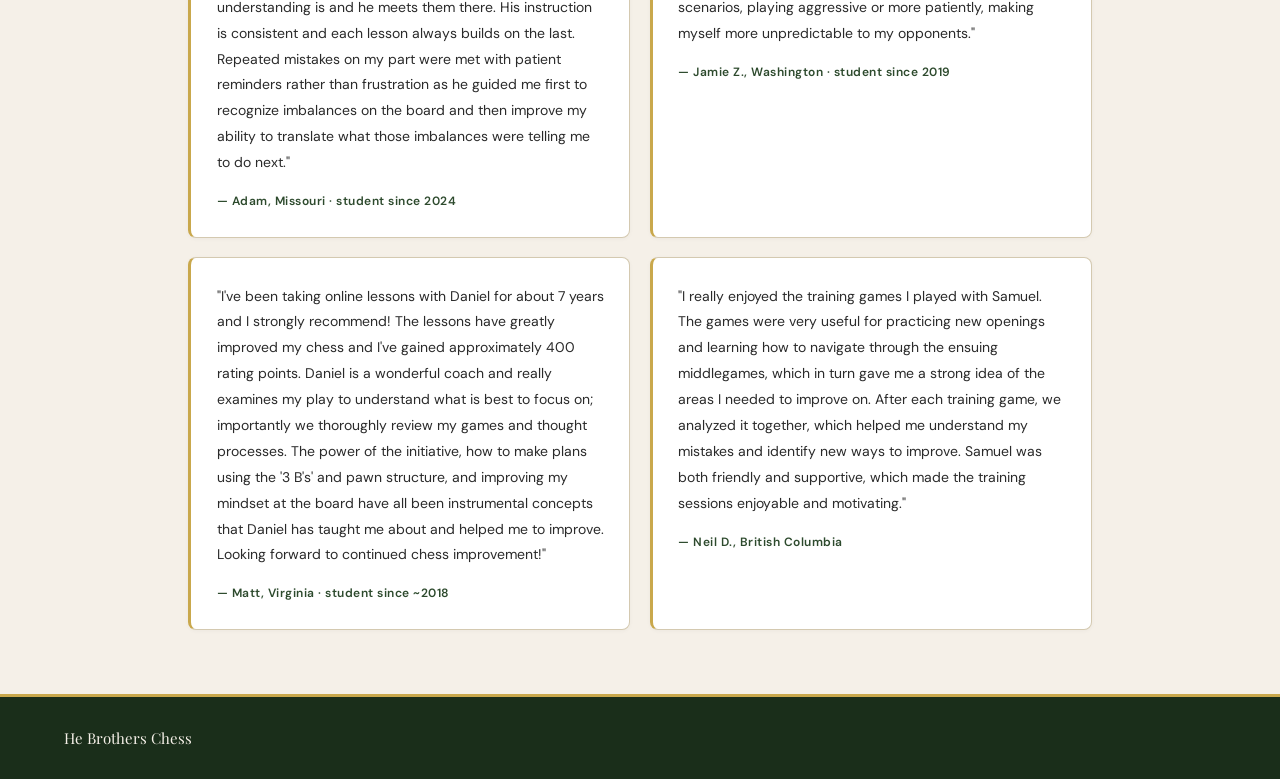
==== commit fef379e7: "Update about.html" ====
--- a/about.html
+++ b/about.html
@@ -118,7 +118,7 @@
     </div>
   </div>
 
-  <p class="lead">Daniel and Samuel He are identical twins from the Seattle area. They each achieved the National Master title at the start of high school through the local tournament circuit, the same scene many of their students are part of. They coached the Redmond High School chess team to the 2017 State Championship and a top-5 finish at Super Nationals. Most recently, Daniel became the 2024 Washington State Champion and achieved the FIDE Master title. They hope to share their passion for chess with others, whether nurturing up and coming prodigies or serious adult improvers.</p>
+  <p class="lead">Daniel and Samuel He are identical twins from the Seattle area. They each achieved the National Master title at the start of high school through the local tournament circuit, the same scene many of their students are part of. They coached the Redmond High School chess team to the 2017 State Championship and a top-5 finish at Super Nationals. Most recently, Daniel became the 2024 Washington State Champion and achieved the FIDE Master title. They hope to share their passion for chess with others — whether working with beginners picking up the game for the first time, nurturing up and coming prodigies, or serious adult improvers.</p>
 
   <div class="photos-grid">
     <div class="photo-wrap photo-tall">
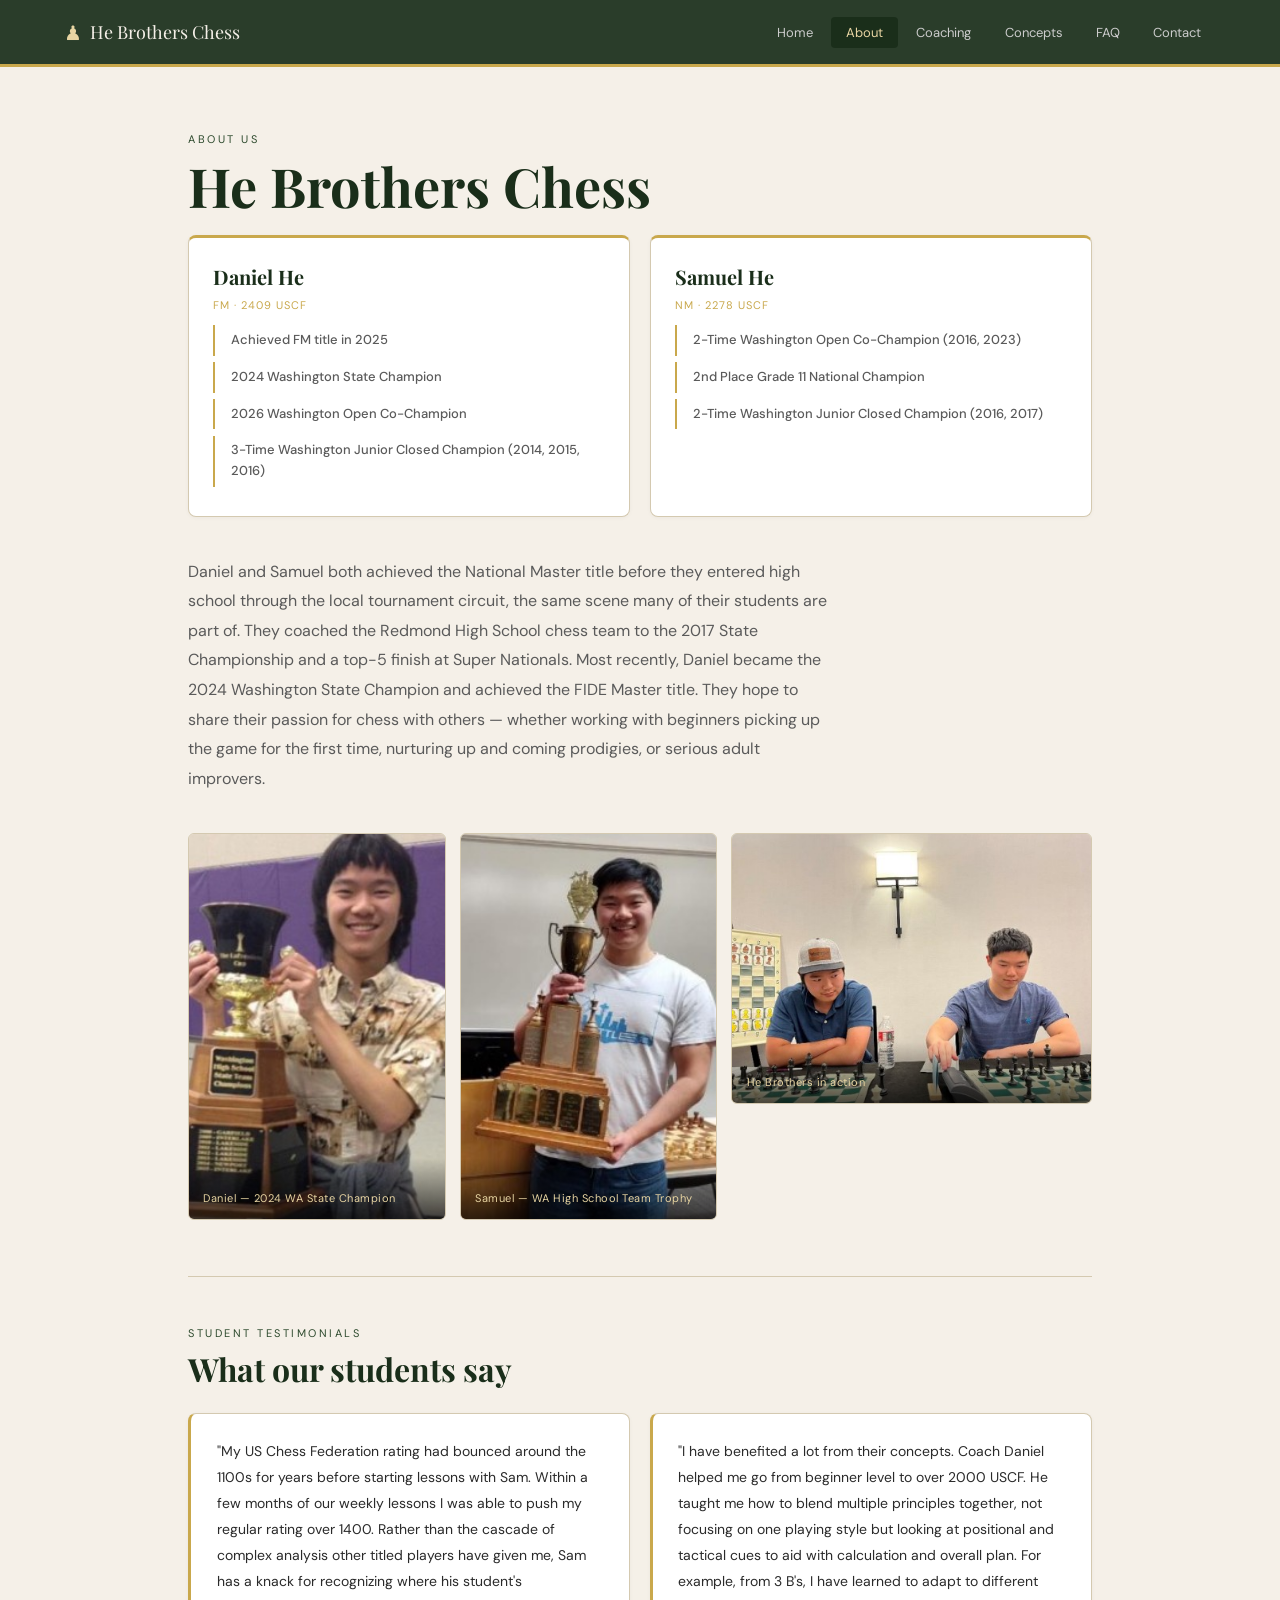
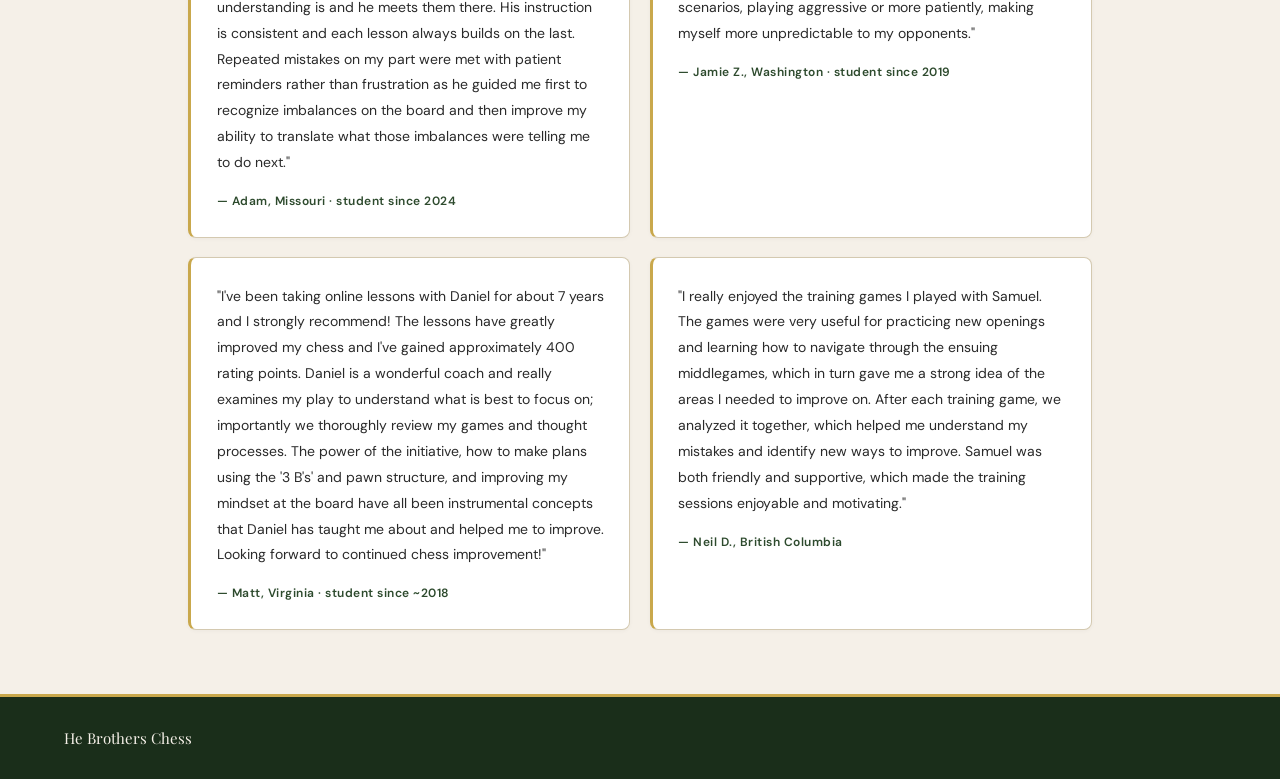
==== commit 0a099469: "Update about.html" ====
--- a/about.html
+++ b/about.html
@@ -118,7 +118,7 @@
     </div>
   </div>
 
-  <p class="lead">Daniel and Samuel He are identical twins from the Seattle area. They each achieved the National Master title at the start of high school through the local tournament circuit, the same scene many of their students are part of. They coached the Redmond High School chess team to the 2017 State Championship and a top-5 finish at Super Nationals. Most recently, Daniel became the 2024 Washington State Champion and achieved the FIDE Master title. They hope to share their passion for chess with others — whether working with beginners picking up the game for the first time, nurturing up and coming prodigies, or serious adult improvers.</p>
+  <p class="lead">Daniel and Samuel both achieved the National Master title before they entered high school through the local tournament circuit, the same scene many of their students are part of. They coached the Redmond High School chess team to the 2017 State Championship and a top-5 finish at Super Nationals. Most recently, Daniel became the 2024 Washington State Champion and achieved the FIDE Master title. They hope to share their passion for chess with others — whether working with beginners picking up the game for the first time, nurturing up and coming prodigies, or serious adult improvers.</p>
 
   <div class="photos-grid">
     <div class="photo-wrap photo-tall">
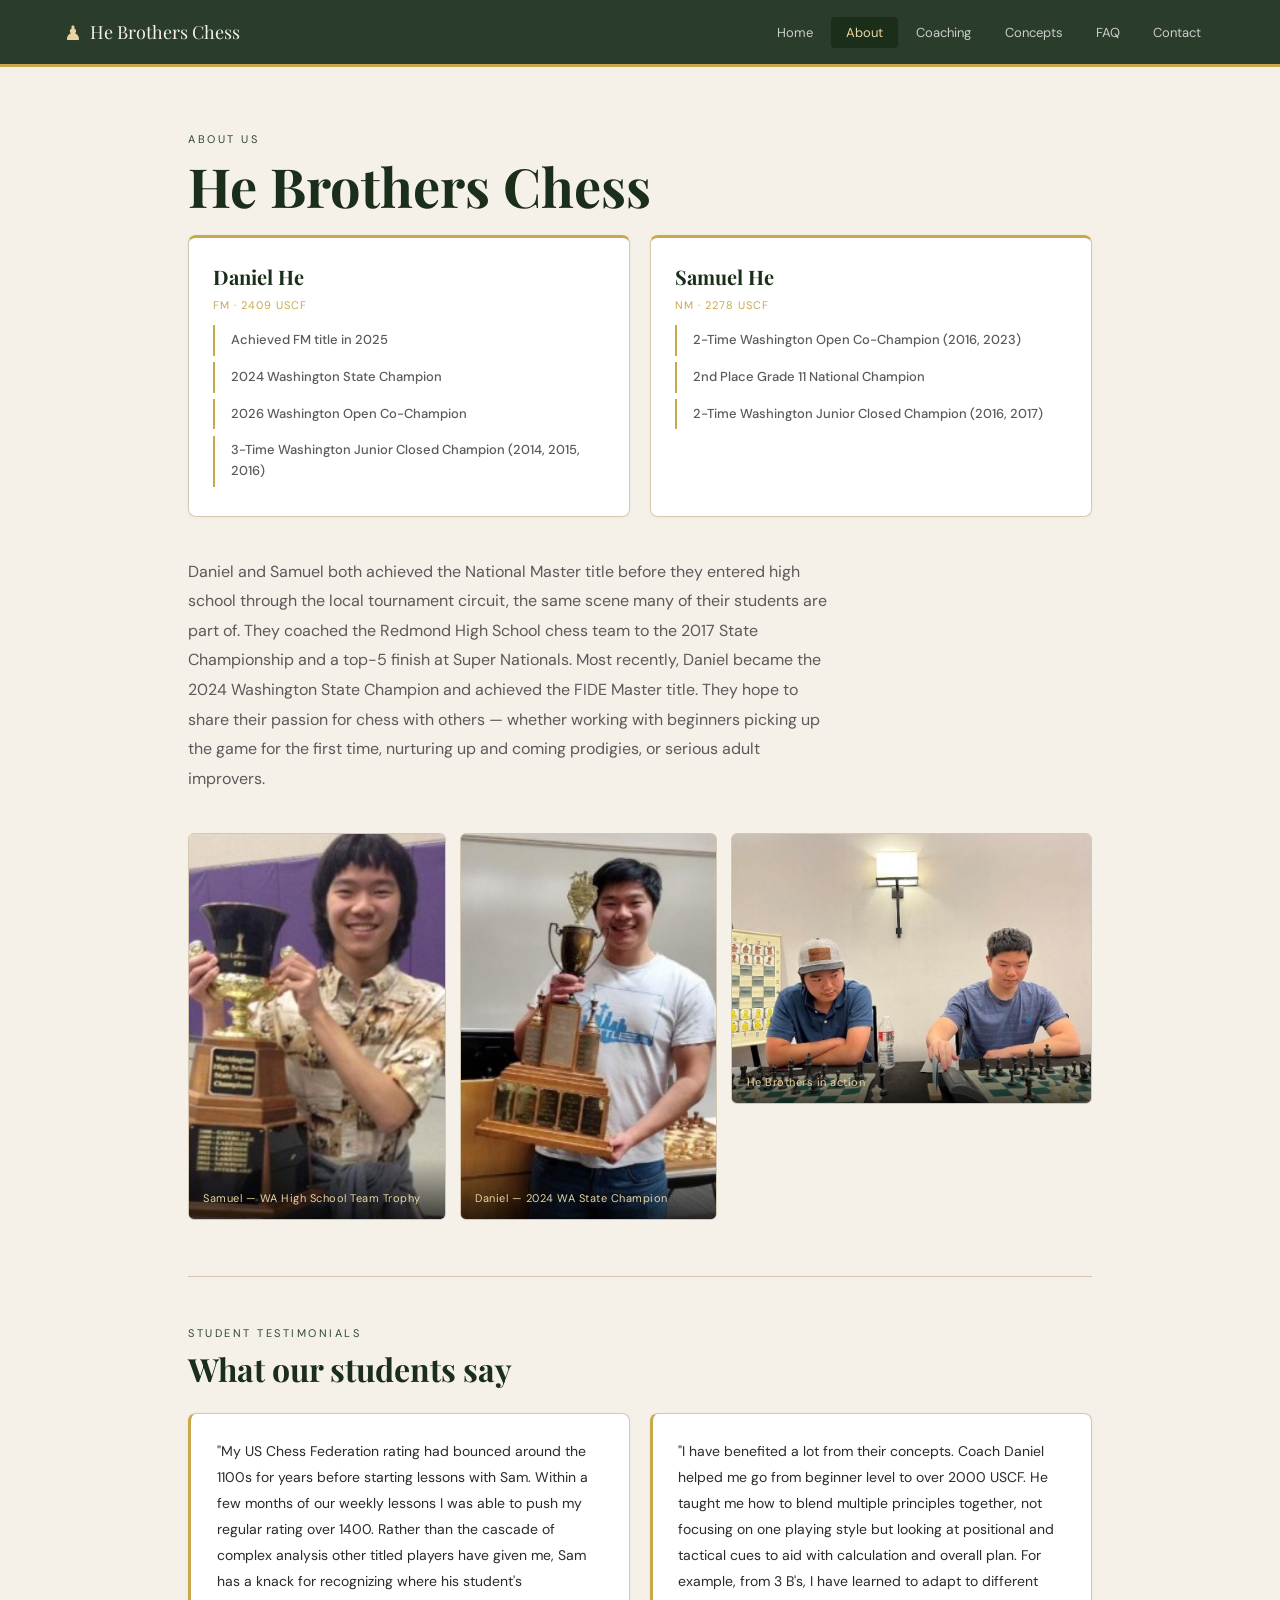
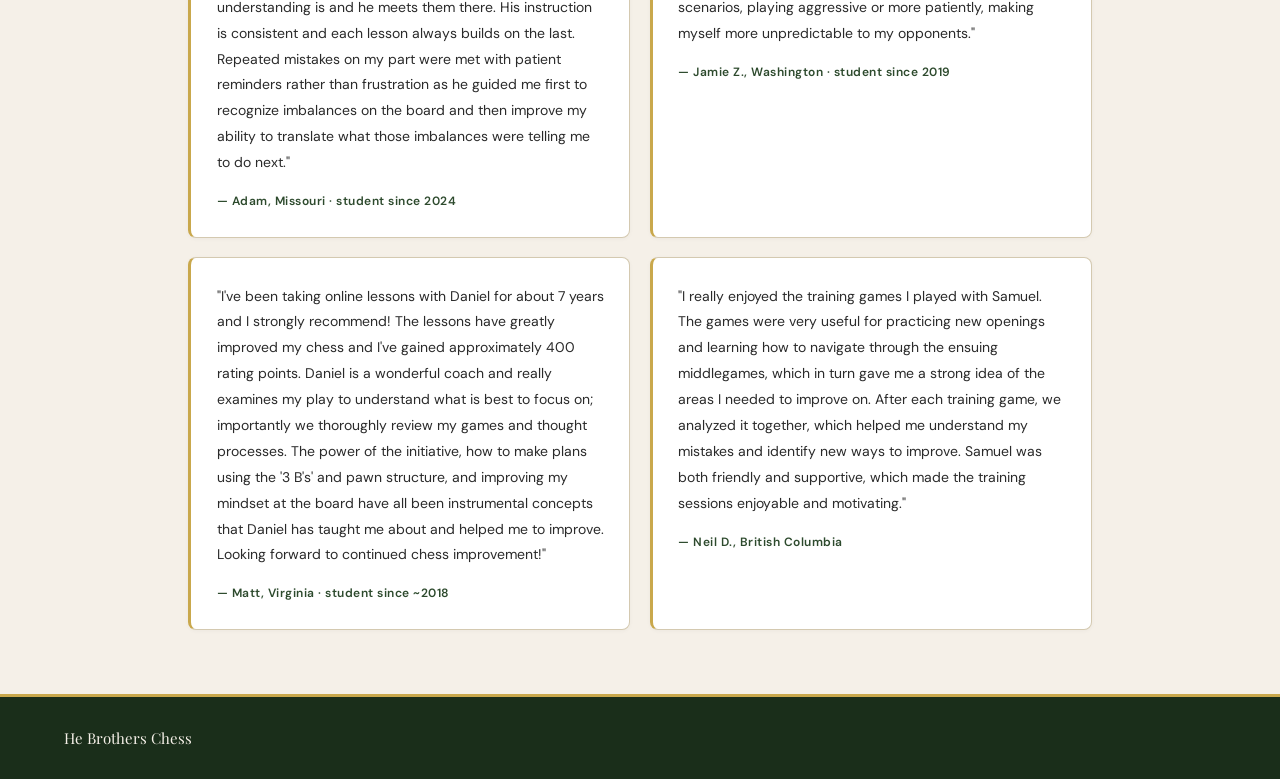
==== commit b4a371ef: "Update about.html" ====
--- a/about.html
+++ b/about.html
@@ -123,11 +123,11 @@
   <div class="photos-grid">
     <div class="photo-wrap photo-tall">
       <img src="photo2.jpg" alt="Daniel He with trophy">
-      <div class="photo-caption">Daniel — 2024 WA State Champion</div>
+      <div class="photo-caption">Samuel — WA High School Team Trophy</div>
     </div>
     <div class="photo-wrap photo-tall">
       <img src="Photo1.jpg" alt="Samuel He with trophy">
-      <div class="photo-caption">Samuel — WA High School Team Trophy</div>
+      <div class="photo-caption">Daniel — 2024 WA State Champion</div>
     </div>
     <div class="photo-wrap photo-wide">
       <img src="photo3.jpg" alt="He Brothers over the board">
